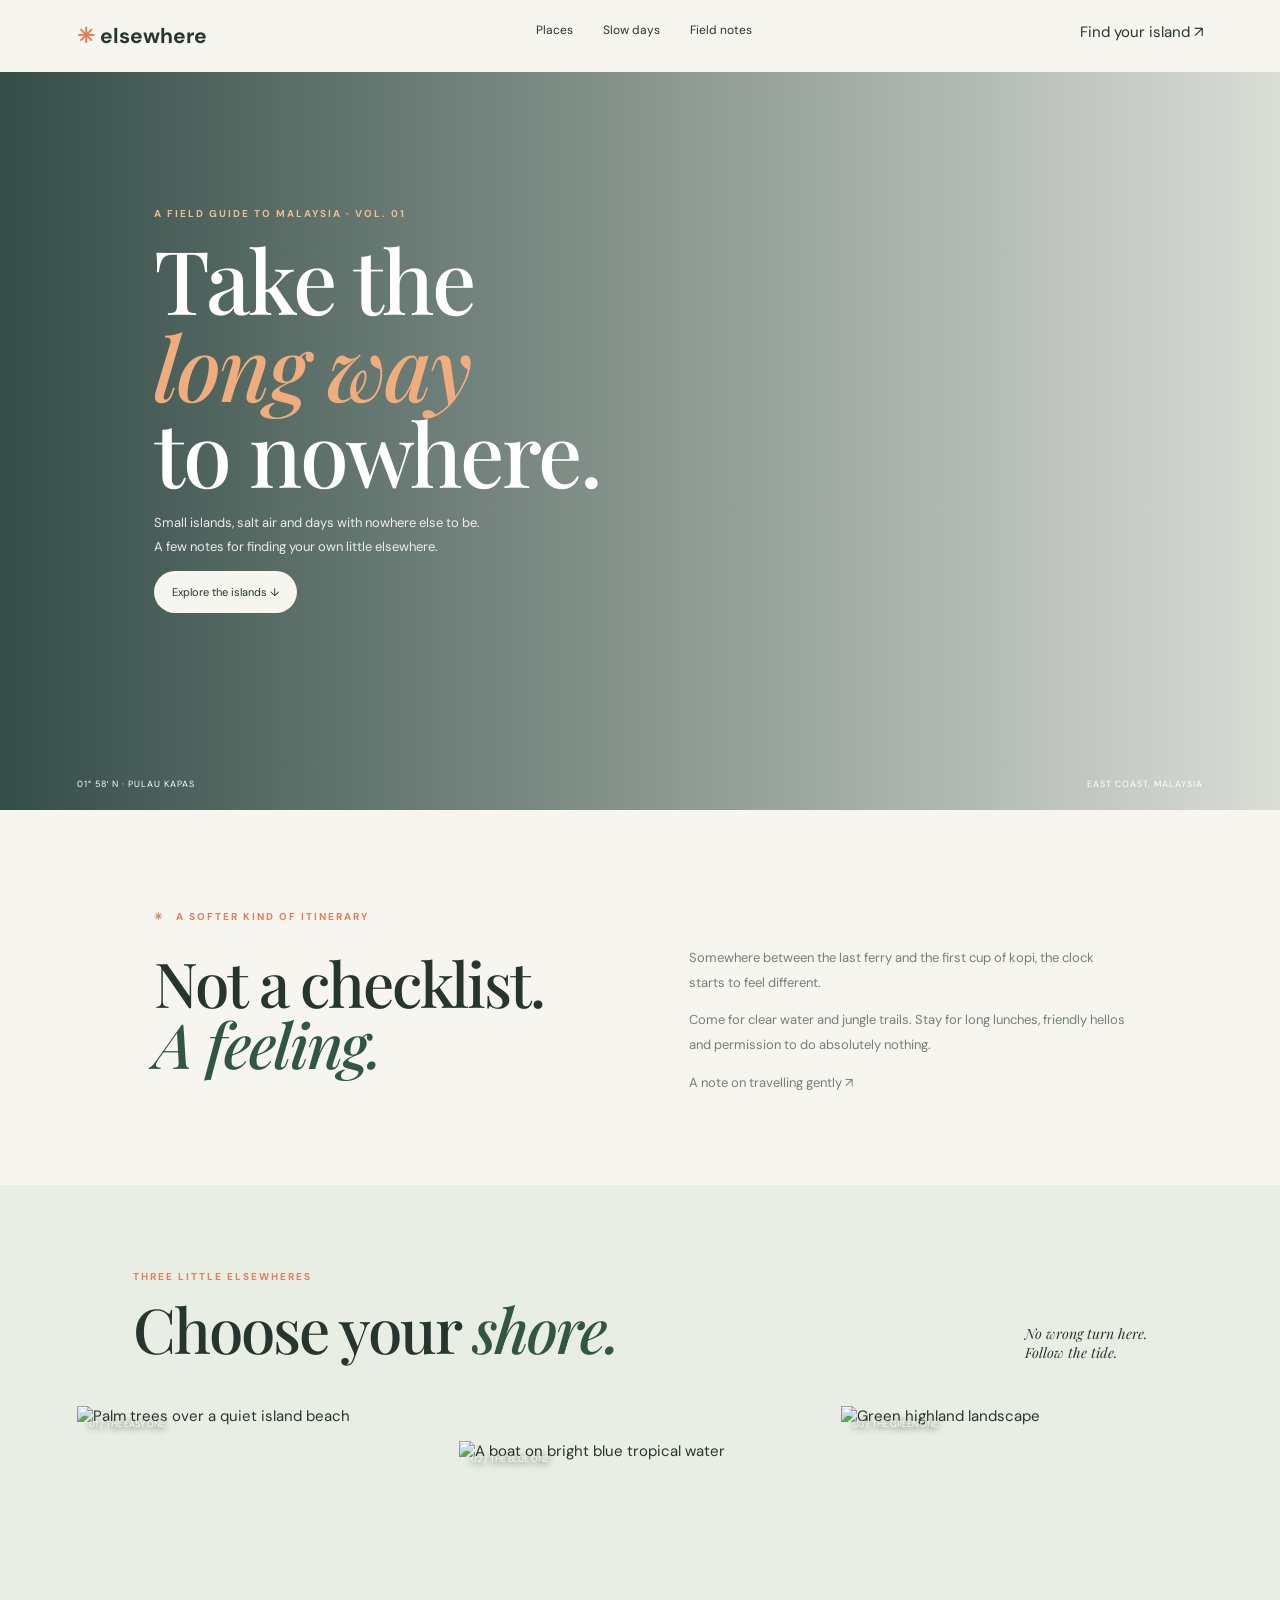
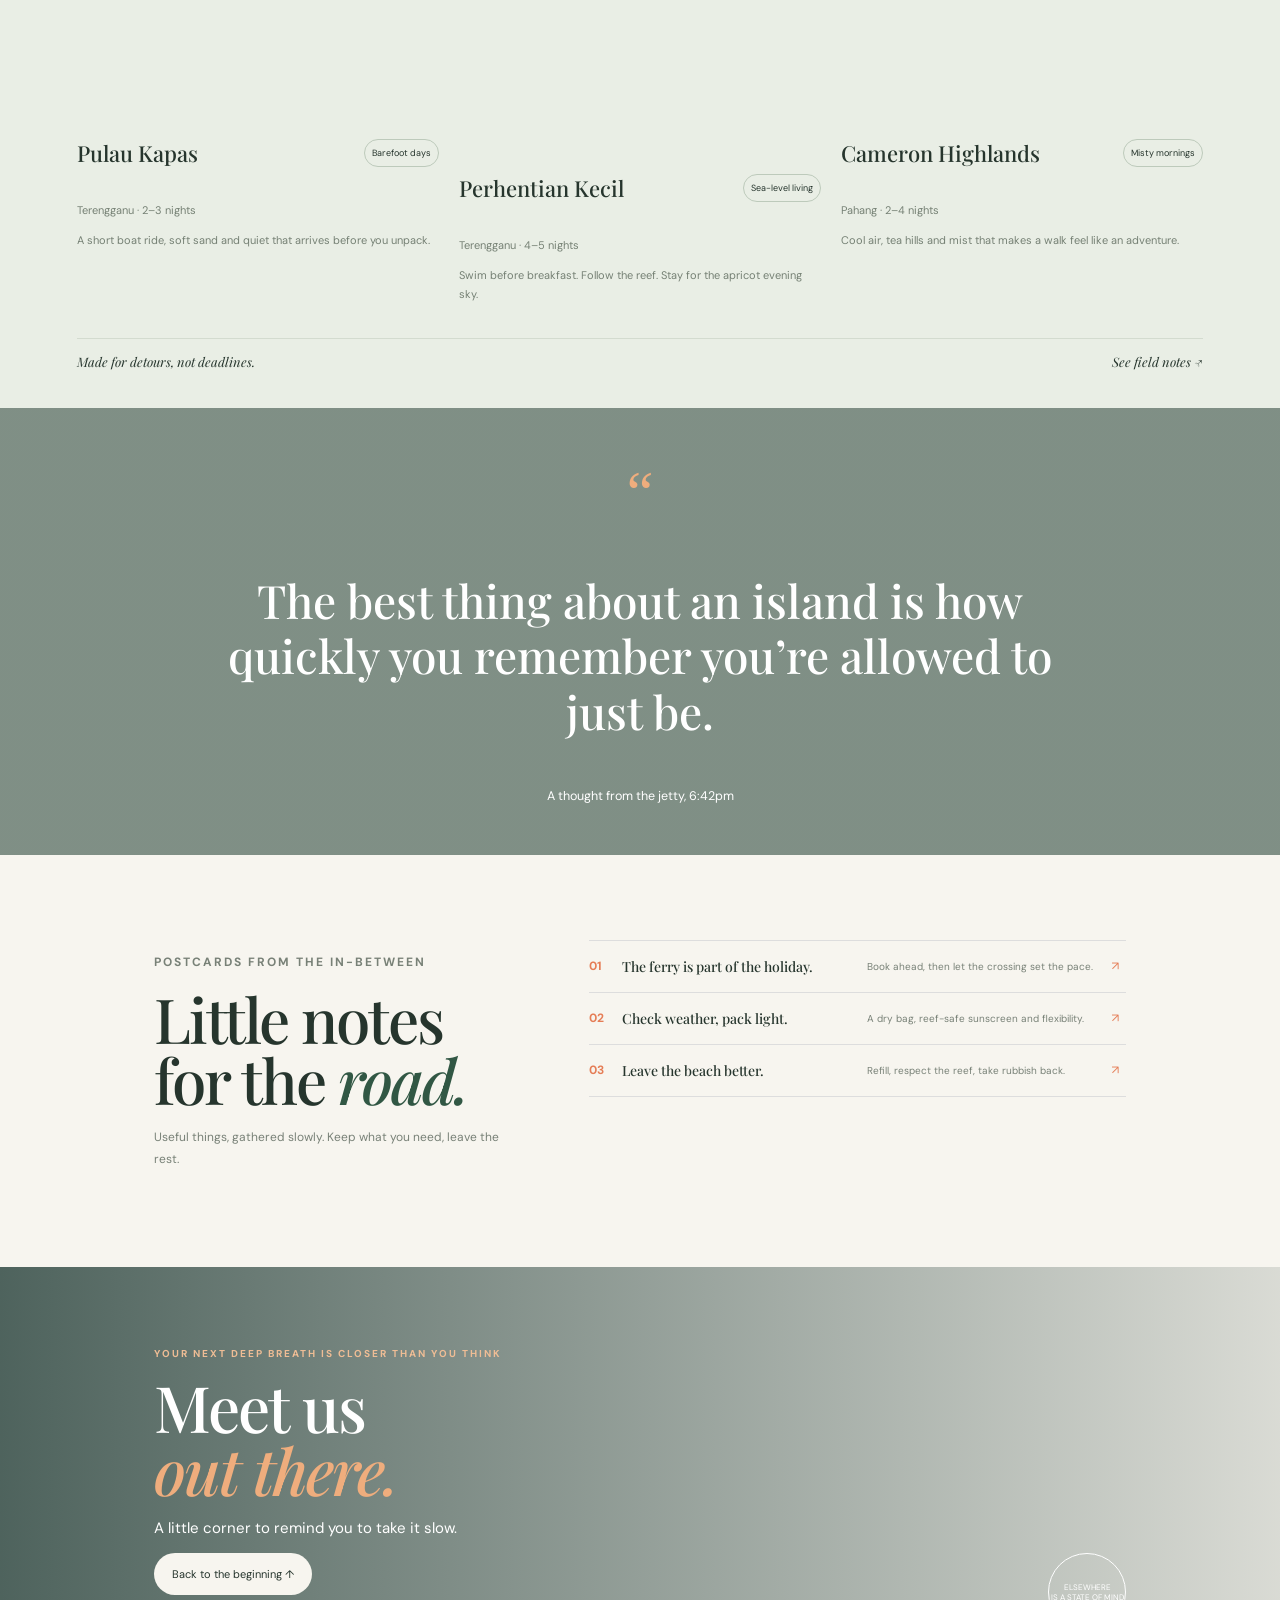
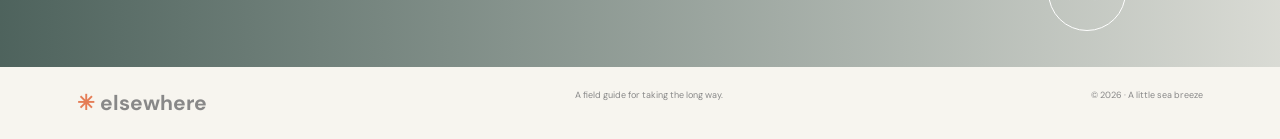
==== index.html @ c2c163fe "Add illustrated Malaysia field guide" ====
<!doctype html><html lang="en"><meta charset="utf-8"><meta name="viewport" content="width=device-width,initial-scale=1"><title>Elsewhere · Malaysia Field Guide</title><link href="https://fonts.googleapis.com/css2?family=DM+Sans:wght@400;600&family=Playfair+Display:ital,wght@0,500;1,500&display=swap" rel="stylesheet"><style>*{box-sizing:border-box}body{margin:0;background:#f7f5ef;color:#26352d;font:15px 'DM Sans',sans-serif}a{color:inherit;text-decoration:none}.top,footer{padding:22px 6%;display:flex;justify-content:space-between}.logo{font-size:21px;font-weight:bold}.logo b,.eyebrow{color:#e57d56}nav{display:flex;gap:30px;font-size:12px}.hero{height:82vh;min-height:550px;position:relative;color:white;background:linear-gradient(90deg,#17332ddd,#17342c20),url('https://images.unsplash.com/photo-1500375592092-40eb2168fd21?auto=format&fit=crop&w=1800&q=85') center/cover}.hero>div:first-child{position:absolute;left:12%;top:17%}.eyebrow{font-size:10px;letter-spacing:2px;text-transform:uppercase;font-weight:bold}.light{color:#efbd95}h1,h2{font:500 clamp(44px,7vw,88px)/.98 'Playfair Display',serif;letter-spacing:-2px;margin:16px 0}h1 em,.closing em{color:#efad7d}.lead{max-width:330px;line-height:1.8;font-size:13px;color:#ffffffdf}.btn{display:inline-block;background:#f7f5ef;color:#26352d;padding:14px 18px;border-radius:24px;font-size:11px}.caption{position:absolute;bottom:20px;left:6%;right:6%;display:flex;justify-content:space-between;font-size:9px;letter-spacing:1px;text-transform:uppercase}.section{padding:90px 12%}.grid{display:grid;grid-template-columns:1fr 1fr;gap:10%;align-items:center}.section h2,.places h2,.notes h2{font-size:clamp(40px,5vw,62px)}h2 em{color:#315744}.copy{font-size:13px;line-height:1.9;color:#758074}.places{background:#e9eee5;padding:75px 6% 38px}.head{margin:0 5% 30px;display:flex;justify-content:space-between;align-items:end}.aside{font:italic 14px 'Playfair Display',serif}.cards{display:grid;grid-template-columns:repeat(3,1fr);gap:20px}.card:nth-child(2){margin-top:35px}.photo{height:310px;position:relative;overflow:hidden}.photo img{width:100%;height:100%;object-fit:cover;transition:.5s}.card:hover img{transform:scale(1.04)}.tag{position:absolute;top:12px;left:12px;color:white;font-size:9px;text-shadow:0 1px 7px #222}.place{display:flex;justify-content:space-between;align-items:center}.place h3{font:500 22px 'Playfair Display',serif}.place small{font-size:9px;border:1px solid #bdcabb;border-radius:18px;padding:7px}.sub,.desc{font-size:11px;color:#758074;line-height:1.7}.foot{border-top:1px solid #d3dbcf;padding-top:14px;margin-top:24px;display:flex;justify-content:space-between;font:italic 13px 'Playfair Display',serif}.quote{min-height:360px;padding:50px 12%;display:grid;place-items:center;text-align:center;color:white;background:linear-gradient(#17362988,#17362988),url('https://images.unsplash.com/photo-1473116763249-2faaef81ccda?auto=format&fit=crop&w=1600&q=85') center/cover}.quote blockquote{font:500 clamp(28px,4vw,46px)/1.2 'Playfair Display',serif}.notes{padding:85px 12%;display:grid;grid-template-columns:.8fr 1.2fr;gap:8%}.notes p{font-size:12px;line-height:1.8;color:#788177}.row{display:grid;grid-template-columns:25px 1fr 1fr 15px;gap:8px;align-items:center;padding:16px 0;border-bottom:1px solid #ddd;font-size:12px}.row:first-child{border-top:1px solid #ddd}.row b,.row i{color:#e57d56}.row strong{font:500 14px 'Playfair Display',serif}.row small{font-size:10px;color:#788177}.closing{min-height:400px;padding:70px 12%;color:white;background:linear-gradient(90deg,#19352fc2,#18302722),url('https://images.unsplash.com/photo-1507525428034-b723cf961d3e?auto=format&fit=crop&w=1600&q=85') center/cover}.closing h2{font-size:64px}.stamp{float:right;border:1px solid white;border-radius:50%;width:78px;height:78px;display:grid;place-items:center;text-align:center;font-size:8px}footer{font-size:9px;color:#888}@media(max-width:700px){nav{display:none}.hero{height:75vh}.hero>div:first-child{left:7%;right:7%;top:18%}h1{font-size:68px}.section,.notes{padding:65px 7%}.grid,.notes{grid-template-columns:1fr;gap:15px}.places{padding:65px 0 30px}.head{display:block;margin:0 7% 20px}.aside{display:none}.cards{grid-template-columns:1fr;padding:0 7%;gap:24px}.card:nth-child(2){margin:0}.photo{height:340px}.quote{padding:40px 7%;min-height:320px}.row{grid-template-columns:22px 1fr 15px}.row small{display:none}.closing{padding:65px 7%;min-height:370px}footer{display:block;padding:18px 7%}footer span{display:block;margin-top:8px}}</style><body><header class="top"><a class="logo" href="#home"><b>✳</b> elsewhere</a><nav><a href="#places">Places</a><a href="#slow">Slow days</a><a href="#notes">Field notes</a></nav><a href="#places">Find your island ↗</a></header><main id="home"><section class="hero"><div><p class="eyebrow light">A field guide to Malaysia · Vol. 01</p><h1>Take the<br><em>long way</em><br>to nowhere.</h1><p class="lead">Small islands, salt air and days with nowhere else to be. A few notes for finding your own little elsewhere.</p><a class="btn" href="#places">Explore the islands ↓</a></div><div class="caption"><span>01° 58′ N · Pulau Kapas</span><span>East Coast, Malaysia</span></div></section><section class="section" id="slow"><p class="eyebrow">✳ &nbsp; A softer kind of itinerary</p><div class="grid"><h2>Not a checklist.<br><em>A feeling.</em></h2><div class="copy"><p>Somewhere between the last ferry and the first cup of kopi, the clock starts to feel different.</p><p>Come for clear water and jungle trails. Stay for long lunches, friendly hellos and permission to do absolutely nothing.</p><a href="#notes">A note on travelling gently ↗</a></div></div></section><section class="places" id="places"><div class="head"><div><p class="eyebrow">Three little elsewheres</p><h2>Choose your <em>shore.</em></h2></div><p class="aside">No wrong turn here.<br>Follow the tide.</p></div><div class="cards"><article class="card"><div class="photo"><img loading="lazy" src="https://images.unsplash.com/photo-1510414842594-a61c69b5ae57?auto=format&fit=crop&w=1000&q=85" alt="Palm trees over a quiet island beach"><span class="tag">01 / THE EASY ONE</span></div><div class="place"><h3>Pulau Kapas</h3><small>Barefoot days</small></div><p class="sub">Terengganu · 2–3 nights</p><p class="desc">A short boat ride, soft sand and quiet that arrives before you unpack.</p></article><article class="card"><div class="photo"><img loading="lazy" src="https://images.unsplash.com/photo-1519046904884-53103b34b206?auto=format&fit=crop&w=1000&q=85" alt="A boat on bright blue tropical water"><span class="tag">02 / THE BLUE ONE</span></div><div class="place"><h3>Perhentian Kecil</h3><small>Sea-level living</small></div><p class="sub">Terengganu · 4–5 nights</p><p class="desc">Swim before breakfast. Follow the reef. Stay for the apricot evening sky.</p></article><article class="card"><div class="photo"><img loading="lazy" src="https://images.unsplash.com/photo-1500530855697-b586d89ba3ee?auto=format&fit=crop&w=1000&q=85" alt="Green highland landscape"><span class="tag">03 / THE GREEN ONE</span></div><div class="place"><h3>Cameron Highlands</h3><small>Misty mornings</small></div><p class="sub">Pahang · 2–4 nights</p><p class="desc">Cool air, tea hills and mist that makes a walk feel like an adventure.</p></article></div><div class="foot"><span>Made for detours, not deadlines.</span><a href="#notes">See field notes ↗</a></div></section><section class="quote"><div><span style="font:60px Georgia;color:#efad7d">“</span><blockquote>The best thing about an island is how quickly you remember you’re allowed to just be.</blockquote><small>A thought from the jetty, 6:42pm</small></div></section><section class="notes" id="notes"><div><p class="eyebrow">Postcards from the in-between</p><h2>Little notes<br>for the <em>road.</em></h2><p>Useful things, gathered slowly. Keep what you need, leave the rest.</p></div><div><a class="row" href="https://www.malaysia.travel/"><b>01</b><strong>The ferry is part of the holiday.</strong><small>Book ahead, then let the crossing set the pace.</small><i>↗</i></a><a class="row" href="https://www.met.gov.my/en/"><b>02</b><strong>Check weather, pack light.</strong><small>A dry bag, reef-safe sunscreen and flexibility.</small><i>↗</i></a><a class="row" href="https://www.malaysia.travel/"><b>03</b><strong>Leave the beach better.</strong><small>Refill, respect the reef, take rubbish back.</small><i>↗</i></a></div></section><section class="closing"><p class="eyebrow light">Your next deep breath is closer than you think</p><h2>Meet us<br><em>out there.</em></h2><p>A little corner to remind you to take it slow.</p><a class="btn" href="#home">Back to the beginning ↑</a><span class="stamp">ELSEWHERE<br>IS A STATE OF MIND</span></section></main><footer><a class="logo" href="#home"><b>✳</b> elsewhere</a><span>A field guide for taking the long way.</span><span>© 2026 · A little sea breeze</span></footer></body></html>
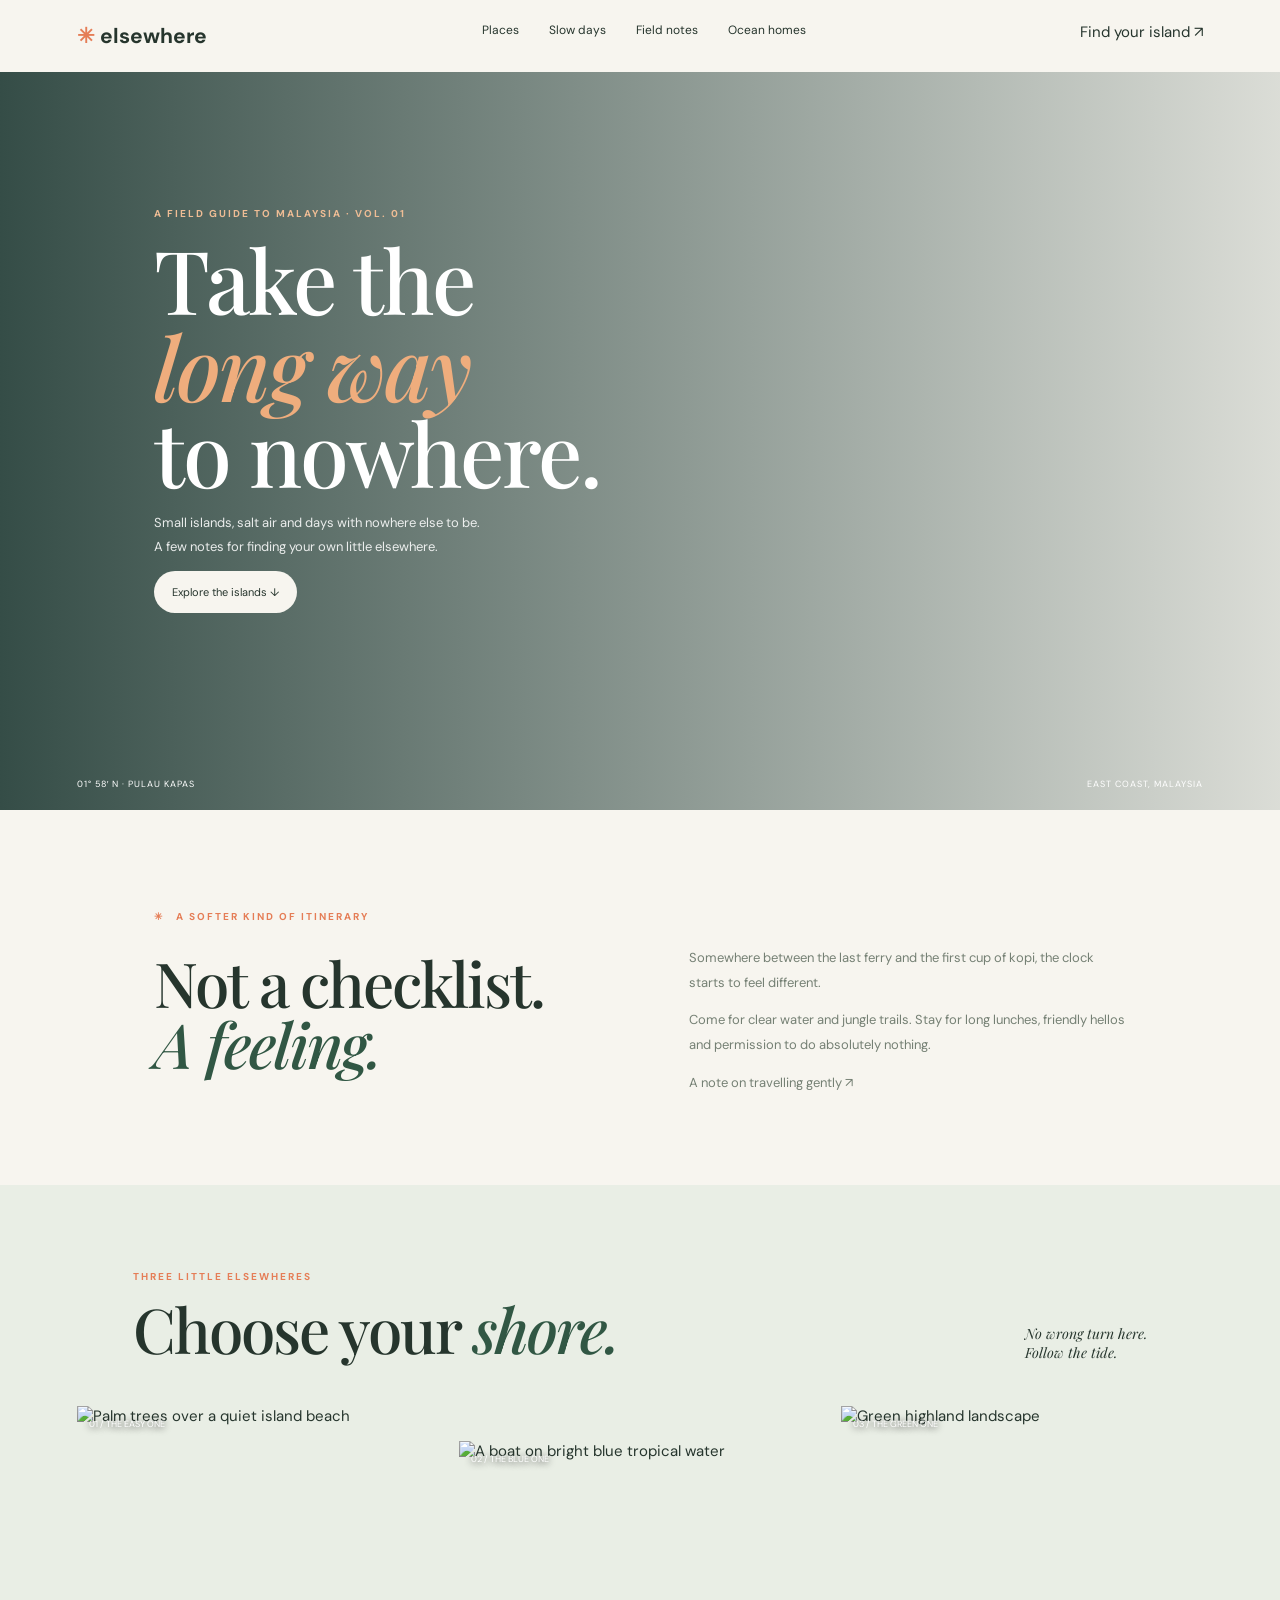
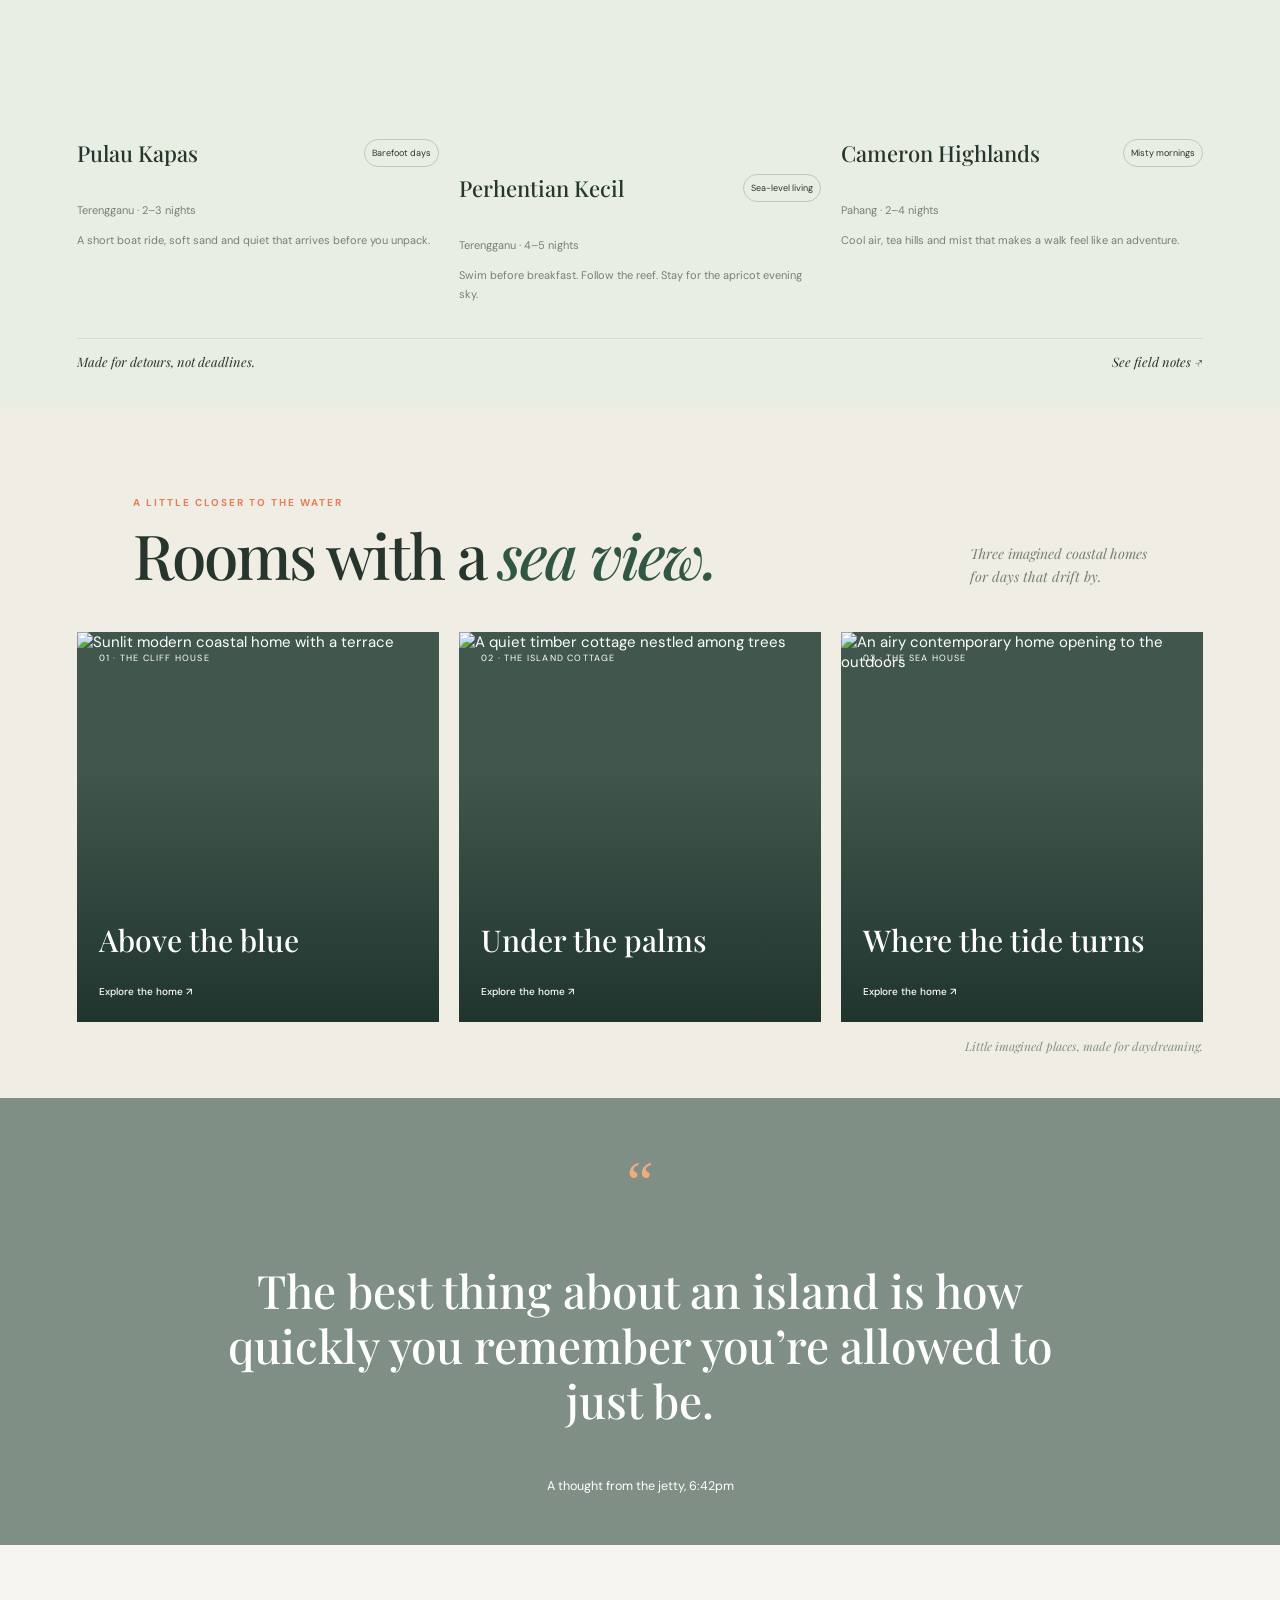
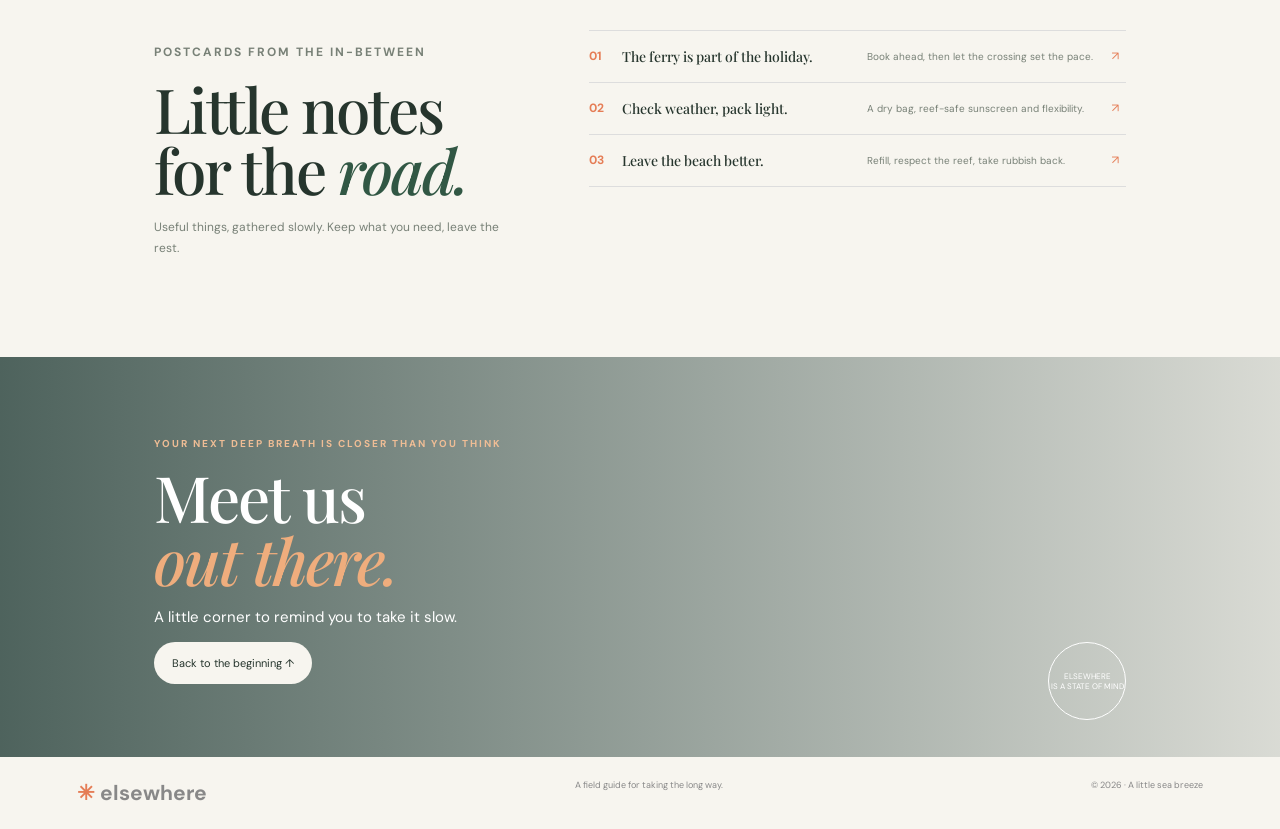
==== commit b9c9ba04: "Add the ocean homes collection to homepage" ====
--- a/index.html
+++ b/index.html
@@ -1 +1 @@
-<!doctype html><html lang="en"><meta charset="utf-8"><meta name="viewport" content="width=device-width,initial-scale=1"><title>Elsewhere · Malaysia Field Guide</title><link href="https://fonts.googleapis.com/css2?family=DM+Sans:wght@400;600&family=Playfair+Display:ital,wght@0,500;1,500&display=swap" rel="stylesheet"><style>*{box-sizing:border-box}body{margin:0;background:#f7f5ef;color:#26352d;font:15px 'DM Sans',sans-serif}a{color:inherit;text-decoration:none}.top,footer{padding:22px 6%;display:flex;justify-content:space-between}.logo{font-size:21px;font-weight:bold}.logo b,.eyebrow{color:#e57d56}nav{display:flex;gap:30px;font-size:12px}.hero{height:82vh;min-height:550px;position:relative;color:white;background:linear-gradient(90deg,#17332ddd,#17342c20),url('https://images.unsplash.com/photo-1500375592092-40eb2168fd21?auto=format&fit=crop&w=1800&q=85') center/cover}.hero>div:first-child{position:absolute;left:12%;top:17%}.eyebrow{font-size:10px;letter-spacing:2px;text-transform:uppercase;font-weight:bold}.light{color:#efbd95}h1,h2{font:500 clamp(44px,7vw,88px)/.98 'Playfair Display',serif;letter-spacing:-2px;margin:16px 0}h1 em,.closing em{color:#efad7d}.lead{max-width:330px;line-height:1.8;font-size:13px;color:#ffffffdf}.btn{display:inline-block;background:#f7f5ef;color:#26352d;padding:14px 18px;border-radius:24px;font-size:11px}.caption{position:absolute;bottom:20px;left:6%;right:6%;display:flex;justify-content:space-between;font-size:9px;letter-spacing:1px;text-transform:uppercase}.section{padding:90px 12%}.grid{display:grid;grid-template-columns:1fr 1fr;gap:10%;align-items:center}.section h2,.places h2,.notes h2{font-size:clamp(40px,5vw,62px)}h2 em{color:#315744}.copy{font-size:13px;line-height:1.9;color:#758074}.places{background:#e9eee5;padding:75px 6% 38px}.head{margin:0 5% 30px;display:flex;justify-content:space-between;align-items:end}.aside{font:italic 14px 'Playfair Display',serif}.cards{display:grid;grid-template-columns:repeat(3,1fr);gap:20px}.card:nth-child(2){margin-top:35px}.photo{height:310px;position:relative;overflow:hidden}.photo img{width:100%;height:100%;object-fit:cover;transition:.5s}.card:hover img{transform:scale(1.04)}.tag{position:absolute;top:12px;left:12px;color:white;font-size:9px;text-shadow:0 1px 7px #222}.place{display:flex;justify-content:space-between;align-items:center}.place h3{font:500 22px 'Playfair Display',serif}.place small{font-size:9px;border:1px solid #bdcabb;border-radius:18px;padding:7px}.sub,.desc{font-size:11px;color:#758074;line-height:1.7}.foot{border-top:1px solid #d3dbcf;padding-top:14px;margin-top:24px;display:flex;justify-content:space-between;font:italic 13px 'Playfair Display',serif}.quote{min-height:360px;padding:50px 12%;display:grid;place-items:center;text-align:center;color:white;background:linear-gradient(#17362988,#17362988),url('https://images.unsplash.com/photo-1473116763249-2faaef81ccda?auto=format&fit=crop&w=1600&q=85') center/cover}.quote blockquote{font:500 clamp(28px,4vw,46px)/1.2 'Playfair Display',serif}.notes{padding:85px 12%;display:grid;grid-template-columns:.8fr 1.2fr;gap:8%}.notes p{font-size:12px;line-height:1.8;color:#788177}.row{display:grid;grid-template-columns:25px 1fr 1fr 15px;gap:8px;align-items:center;padding:16px 0;border-bottom:1px solid #ddd;font-size:12px}.row:first-child{border-top:1px solid #ddd}.row b,.row i{color:#e57d56}.row strong{font:500 14px 'Playfair Display',serif}.row small{font-size:10px;color:#788177}.closing{min-height:400px;padding:70px 12%;color:white;background:linear-gradient(90deg,#19352fc2,#18302722),url('https://images.unsplash.com/photo-1507525428034-b723cf961d3e?auto=format&fit=crop&w=1600&q=85') center/cover}.closing h2{font-size:64px}.stamp{float:right;border:1px solid white;border-radius:50%;width:78px;height:78px;display:grid;place-items:center;text-align:center;font-size:8px}footer{font-size:9px;color:#888}@media(max-width:700px){nav{display:none}.hero{height:75vh}.hero>div:first-child{left:7%;right:7%;top:18%}h1{font-size:68px}.section,.notes{padding:65px 7%}.grid,.notes{grid-template-columns:1fr;gap:15px}.places{padding:65px 0 30px}.head{display:block;margin:0 7% 20px}.aside{display:none}.cards{grid-template-columns:1fr;padding:0 7%;gap:24px}.card:nth-child(2){margin:0}.photo{height:340px}.quote{padding:40px 7%;min-height:320px}.row{grid-template-columns:22px 1fr 15px}.row small{display:none}.closing{padding:65px 7%;min-height:370px}footer{display:block;padding:18px 7%}footer span{display:block;margin-top:8px}}</style><body><header class="top"><a class="logo" href="#home"><b>✳</b> elsewhere</a><nav><a href="#places">Places</a><a href="#slow">Slow days</a><a href="#notes">Field notes</a></nav><a href="#places">Find your island ↗</a></header><main id="home"><section class="hero"><div><p class="eyebrow light">A field guide to Malaysia · Vol. 01</p><h1>Take the<br><em>long way</em><br>to nowhere.</h1><p class="lead">Small islands, salt air and days with nowhere else to be. A few notes for finding your own little elsewhere.</p><a class="btn" href="#places">Explore the islands ↓</a></div><div class="caption"><span>01° 58′ N · Pulau Kapas</span><span>East Coast, Malaysia</span></div></section><section class="section" id="slow"><p class="eyebrow">✳ &nbsp; A softer kind of itinerary</p><div class="grid"><h2>Not a checklist.<br><em>A feeling.</em></h2><div class="copy"><p>Somewhere between the last ferry and the first cup of kopi, the clock starts to feel different.</p><p>Come for clear water and jungle trails. Stay for long lunches, friendly hellos and permission to do absolutely nothing.</p><a href="#notes">A note on travelling gently ↗</a></div></div></section><section class="places" id="places"><div class="head"><div><p class="eyebrow">Three little elsewheres</p><h2>Choose your <em>shore.</em></h2></div><p class="aside">No wrong turn here.<br>Follow the tide.</p></div><div class="cards"><article class="card"><div class="photo"><img loading="lazy" src="https://images.unsplash.com/photo-1510414842594-a61c69b5ae57?auto=format&fit=crop&w=1000&q=85" alt="Palm trees over a quiet island beach"><span class="tag">01 / THE EASY ONE</span></div><div class="place"><h3>Pulau Kapas</h3><small>Barefoot days</small></div><p class="sub">Terengganu · 2–3 nights</p><p class="desc">A short boat ride, soft sand and quiet that arrives before you unpack.</p></article><article class="card"><div class="photo"><img loading="lazy" src="https://images.unsplash.com/photo-1519046904884-53103b34b206?auto=format&fit=crop&w=1000&q=85" alt="A boat on bright blue tropical water"><span class="tag">02 / THE BLUE ONE</span></div><div class="place"><h3>Perhentian Kecil</h3><small>Sea-level living</small></div><p class="sub">Terengganu · 4–5 nights</p><p class="desc">Swim before breakfast. Follow the reef. Stay for the apricot evening sky.</p></article><article class="card"><div class="photo"><img loading="lazy" src="https://images.unsplash.com/photo-1500530855697-b586d89ba3ee?auto=format&fit=crop&w=1000&q=85" alt="Green highland landscape"><span class="tag">03 / THE GREEN ONE</span></div><div class="place"><h3>Cameron Highlands</h3><small>Misty mornings</small></div><p class="sub">Pahang · 2–4 nights</p><p class="desc">Cool air, tea hills and mist that makes a walk feel like an adventure.</p></article></div><div class="foot"><span>Made for detours, not deadlines.</span><a href="#notes">See field notes ↗</a></div></section><section class="quote"><div><span style="font:60px Georgia;color:#efad7d">“</span><blockquote>The best thing about an island is how quickly you remember you’re allowed to just be.</blockquote><small>A thought from the jetty, 6:42pm</small></div></section><section class="notes" id="notes"><div><p class="eyebrow">Postcards from the in-between</p><h2>Little notes<br>for the <em>road.</em></h2><p>Useful things, gathered slowly. Keep what you need, leave the rest.</p></div><div><a class="row" href="https://www.malaysia.travel/"><b>01</b><strong>The ferry is part of the holiday.</strong><small>Book ahead, then let the crossing set the pace.</small><i>↗</i></a><a class="row" href="https://www.met.gov.my/en/"><b>02</b><strong>Check weather, pack light.</strong><small>A dry bag, reef-safe sunscreen and flexibility.</small><i>↗</i></a><a class="row" href="https://www.malaysia.travel/"><b>03</b><strong>Leave the beach better.</strong><small>Refill, respect the reef, take rubbish back.</small><i>↗</i></a></div></section><section class="closing"><p class="eyebrow light">Your next deep breath is closer than you think</p><h2>Meet us<br><em>out there.</em></h2><p>A little corner to remind you to take it slow.</p><a class="btn" href="#home">Back to the beginning ↑</a><span class="stamp">ELSEWHERE<br>IS A STATE OF MIND</span></section></main><footer><a class="logo" href="#home"><b>✳</b> elsewhere</a><span>A field guide for taking the long way.</span><span>© 2026 · A little sea breeze</span></footer></body></html>
+<!doctype html><html lang="en"><meta charset="utf-8"><meta name="viewport" content="width=device-width,initial-scale=1"><title>Elsewhere · Malaysia Field Guide</title><link href="https://fonts.googleapis.com/css2?family=DM+Sans:wght@400;600&family=Playfair+Display:ital,wght@0,500;1,500&display=swap" rel="stylesheet"><style>*{box-sizing:border-box}body{margin:0;background:#f7f5ef;color:#26352d;font:15px 'DM Sans',sans-serif}a{color:inherit;text-decoration:none}.top,footer{padding:22px 6%;display:flex;justify-content:space-between}.logo{font-size:21px;font-weight:bold}.logo b,.eyebrow{color:#e57d56}nav{display:flex;gap:30px;font-size:12px}.hero{height:82vh;min-height:550px;position:relative;color:white;background:linear-gradient(90deg,#17332ddd,#17342c20),url('https://images.unsplash.com/photo-1500375592092-40eb2168fd21?auto=format&fit=crop&w=1800&q=85') center/cover}.hero>div:first-child{position:absolute;left:12%;top:17%}.eyebrow{font-size:10px;letter-spacing:2px;text-transform:uppercase;font-weight:bold}.light{color:#efbd95}h1,h2{font:500 clamp(44px,7vw,88px)/.98 'Playfair Display',serif;letter-spacing:-2px;margin:16px 0}h1 em,.closing em{color:#efad7d}.lead{max-width:330px;line-height:1.8;font-size:13px;color:#ffffffdf}.btn{display:inline-block;background:#f7f5ef;color:#26352d;padding:14px 18px;border-radius:24px;font-size:11px}.caption{position:absolute;bottom:20px;left:6%;right:6%;display:flex;justify-content:space-between;font-size:9px;letter-spacing:1px;text-transform:uppercase}.section{padding:90px 12%}.grid{display:grid;grid-template-columns:1fr 1fr;gap:10%;align-items:center}.section h2,.places h2,.notes h2{font-size:clamp(40px,5vw,62px)}h2 em{color:#315744}.copy{font-size:13px;line-height:1.9;color:#758074}.places{background:#e9eee5;padding:75px 6% 38px}.head{margin:0 5% 30px;display:flex;justify-content:space-between;align-items:end}.aside{font:italic 14px 'Playfair Display',serif}.cards{display:grid;grid-template-columns:repeat(3,1fr);gap:20px}.card:nth-child(2){margin-top:35px}.photo{height:310px;position:relative;overflow:hidden}.photo img{width:100%;height:100%;object-fit:cover;transition:.5s}.card:hover img{transform:scale(1.04)}.tag{position:absolute;top:12px;left:12px;color:white;font-size:9px;text-shadow:0 1px 7px #222}.place{display:flex;justify-content:space-between;align-items:center}.place h3{font:500 22px 'Playfair Display',serif}.place small{font-size:9px;border:1px solid #bdcabb;border-radius:18px;padding:7px}.sub,.desc{font-size:11px;color:#758074;line-height:1.7}.foot{border-top:1px solid #d3dbcf;padding-top:14px;margin-top:24px;display:flex;justify-content:space-between;font:italic 13px 'Playfair Display',serif}.quote{min-height:360px;padding:50px 12%;display:grid;place-items:center;text-align:center;color:white;background:linear-gradient(#17362988,#17362988),url('https://images.unsplash.com/photo-1473116763249-2faaef81ccda?auto=format&fit=crop&w=1600&q=85') center/cover}.quote blockquote{font:500 clamp(28px,4vw,46px)/1.2 'Playfair Display',serif}.notes{padding:85px 12%;display:grid;grid-template-columns:.8fr 1.2fr;gap:8%}.notes p{font-size:12px;line-height:1.8;color:#788177}.row{display:grid;grid-template-columns:25px 1fr 1fr 15px;gap:8px;align-items:center;padding:16px 0;border-bottom:1px solid #ddd;font-size:12px}.row:first-child{border-top:1px solid #ddd}.row b,.row i{color:#e57d56}.row strong{font:500 14px 'Playfair Display',serif}.row small{font-size:10px;color:#788177}.closing{min-height:400px;padding:70px 12%;color:white;background:linear-gradient(90deg,#19352fc2,#18302722),url('https://images.unsplash.com/photo-1507525428034-b723cf961d3e?auto=format&fit=crop&w=1600&q=85') center/cover}.closing h2{font-size:64px}.stamp{float:right;border:1px solid white;border-radius:50%;width:78px;height:78px;display:grid;place-items:center;text-align:center;font-size:8px}footer{font-size:9px;color:#888}@media(max-width:700px){nav{display:none}.hero{height:75vh}.hero>div:first-child{left:7%;right:7%;top:18%}h1{font-size:68px}.section,.notes{padding:65px 7%}.grid,.notes{grid-template-columns:1fr;gap:15px}.places{padding:65px 0 30px}.head{display:block;margin:0 7% 20px}.aside{display:none}.cards{grid-template-columns:1fr;padding:0 7%;gap:24px}.card:nth-child(2){margin:0}.photo{height:340px}.quote{padding:40px 7%;min-height:320px}.row{grid-template-columns:22px 1fr 15px}.row small{display:none}.closing{padding:65px 7%;min-height:370px}footer{display:block;padding:18px 7%}footer span{display:block;margin-top:8px}}.ocean-homes{padding:78px 6% 44px;background:#f0ede4}.ocean-head{margin:0 5% 30px;display:flex;justify-content:space-between;align-items:end}.ocean-head h2{font-size:clamp(40px,5vw,62px)}.ocean-head>p{font:italic 14px/1.6 'Playfair Display',serif;color:#758074}.ocean-grid{display:grid;grid-template-columns:repeat(3,1fr);gap:20px}.ocean-card{position:relative;min-height:390px;overflow:hidden;color:white;background:#41574d}.ocean-card:after{content:'';position:absolute;inset:0;background:linear-gradient(0deg,#172b25c9,transparent 65%)}.ocean-card img{position:absolute;width:100%;height:100%;inset:0;object-fit:cover;transition:transform .6s}.ocean-card:hover img{transform:scale(1.04)}.ocean-card span,.ocean-card h3,.ocean-card b{position:absolute;z-index:1;left:22px}.ocean-card span{top:20px;font-size:9px;letter-spacing:1.2px}.ocean-card h3{bottom:62px;font:500 30px 'Playfair Display',serif;margin:0}.ocean-card b{bottom:24px;font-size:10px;font-weight:500}.ocean-note{text-align:right;color:#879084;font:italic 12px 'Playfair Display',serif;margin:16px 0 0}@media(max-width:700px){.ocean-homes{padding:62px 7% 32px}.ocean-head{display:block;margin:0 0 20px}.ocean-head>p{display:none}.ocean-grid{grid-template-columns:1fr;gap:16px}.ocean-card{min-height:350px}.ocean-note{text-align:left}}</style><body><header class="top"><a class="logo" href="#home"><b>✳</b> elsewhere</a><nav><a href="#places">Places</a><a href="#slow">Slow days</a><a href="#notes">Field notes</a><a href="#ocean-homes">Ocean homes</a></nav><a href="#places">Find your island ↗</a></header><main id="home"><section class="hero"><div><p class="eyebrow light">A field guide to Malaysia · Vol. 01</p><h1>Take the<br><em>long way</em><br>to nowhere.</h1><p class="lead">Small islands, salt air and days with nowhere else to be. A few notes for finding your own little elsewhere.</p><a class="btn" href="#places">Explore the islands ↓</a></div><div class="caption"><span>01° 58′ N · Pulau Kapas</span><span>East Coast, Malaysia</span></div></section><section class="section" id="slow"><p class="eyebrow">✳ &nbsp; A softer kind of itinerary</p><div class="grid"><h2>Not a checklist.<br><em>A feeling.</em></h2><div class="copy"><p>Somewhere between the last ferry and the first cup of kopi, the clock starts to feel different.</p><p>Come for clear water and jungle trails. Stay for long lunches, friendly hellos and permission to do absolutely nothing.</p><a href="#notes">A note on travelling gently ↗</a></div></div></section><section class="places" id="places"><div class="head"><div><p class="eyebrow">Three little elsewheres</p><h2>Choose your <em>shore.</em></h2></div><p class="aside">No wrong turn here.<br>Follow the tide.</p></div><div class="cards"><article class="card"><div class="photo"><img loading="lazy" src="https://images.unsplash.com/photo-1510414842594-a61c69b5ae57?auto=format&fit=crop&w=1000&q=85" alt="Palm trees over a quiet island beach"><span class="tag">01 / THE EASY ONE</span></div><div class="place"><h3>Pulau Kapas</h3><small>Barefoot days</small></div><p class="sub">Terengganu · 2–3 nights</p><p class="desc">A short boat ride, soft sand and quiet that arrives before you unpack.</p></article><article class="card"><div class="photo"><img loading="lazy" src="https://images.unsplash.com/photo-1519046904884-53103b34b206?auto=format&fit=crop&w=1000&q=85" alt="A boat on bright blue tropical water"><span class="tag">02 / THE BLUE ONE</span></div><div class="place"><h3>Perhentian Kecil</h3><small>Sea-level living</small></div><p class="sub">Terengganu · 4–5 nights</p><p class="desc">Swim before breakfast. Follow the reef. Stay for the apricot evening sky.</p></article><article class="card"><div class="photo"><img loading="lazy" src="https://images.unsplash.com/photo-1500530855697-b586d89ba3ee?auto=format&fit=crop&w=1000&q=85" alt="Green highland landscape"><span class="tag">03 / THE GREEN ONE</span></div><div class="place"><h3>Cameron Highlands</h3><small>Misty mornings</small></div><p class="sub">Pahang · 2–4 nights</p><p class="desc">Cool air, tea hills and mist that makes a walk feel like an adventure.</p></article></div><div class="foot"><span>Made for detours, not deadlines.</span><a href="#notes">See field notes ↗</a></div></section><section class="ocean-homes" id="ocean-homes"><div class="ocean-head"><div><p class="eyebrow">A little closer to the water</p><h2>Rooms with a <em>sea view.</em></h2></div><p>Three imagined coastal homes<br>for days that drift by.</p></div><div class="ocean-grid"><a class="ocean-card" href="cliff-house.html"><img loading="lazy" src="https://images.unsplash.com/photo-1600607687939-ce8a6c25118c?auto=format&fit=crop&w=1100&q=85" alt="Sunlit modern coastal home with a terrace"><span>01 · THE CLIFF HOUSE</span><h3>Above the blue</h3><b>Explore the home ↗</b></a><a class="ocean-card" href="island-cottage.html"><img loading="lazy" src="https://images.unsplash.com/photo-1510798831971-661eb04b3739?auto=format&fit=crop&w=1100&q=85" alt="A quiet timber cottage nestled among trees"><span>02 · THE ISLAND COTTAGE</span><h3>Under the palms</h3><b>Explore the home ↗</b></a><a class="ocean-card" href="sea-house.html"><img loading="lazy" src="https://images.unsplash.com/photo-1600566753086-00f18fb6b3ea?auto=format&fit=crop&w=1100&q=85" alt="An airy contemporary home opening to the outdoors"><span>03 · THE SEA HOUSE</span><h3>Where the tide turns</h3><b>Explore the home ↗</b></a></div><p class="ocean-note">Little imagined places, made for daydreaming.</p></section><section class="quote"><div><span style="font:60px Georgia;color:#efad7d">“</span><blockquote>The best thing about an island is how quickly you remember you’re allowed to just be.</blockquote><small>A thought from the jetty, 6:42pm</small></div></section><section class="notes" id="notes"><div><p class="eyebrow">Postcards from the in-between</p><h2>Little notes<br>for the <em>road.</em></h2><p>Useful things, gathered slowly. Keep what you need, leave the rest.</p></div><div><a class="row" href="https://www.malaysia.travel/"><b>01</b><strong>The ferry is part of the holiday.</strong><small>Book ahead, then let the crossing set the pace.</small><i>↗</i></a><a class="row" href="https://www.met.gov.my/en/"><b>02</b><strong>Check weather, pack light.</strong><small>A dry bag, reef-safe sunscreen and flexibility.</small><i>↗</i></a><a class="row" href="https://www.malaysia.travel/"><b>03</b><strong>Leave the beach better.</strong><small>Refill, respect the reef, take rubbish back.</small><i>↗</i></a></div></section><section class="closing"><p class="eyebrow light">Your next deep breath is closer than you think</p><h2>Meet us<br><em>out there.</em></h2><p>A little corner to remind you to take it slow.</p><a class="btn" href="#home">Back to the beginning ↑</a><span class="stamp">ELSEWHERE<br>IS A STATE OF MIND</span></section></main><footer><a class="logo" href="#home"><b>✳</b> elsewhere</a><span>A field guide for taking the long way.</span><span>© 2026 · A little sea breeze</span></footer></body></html>
